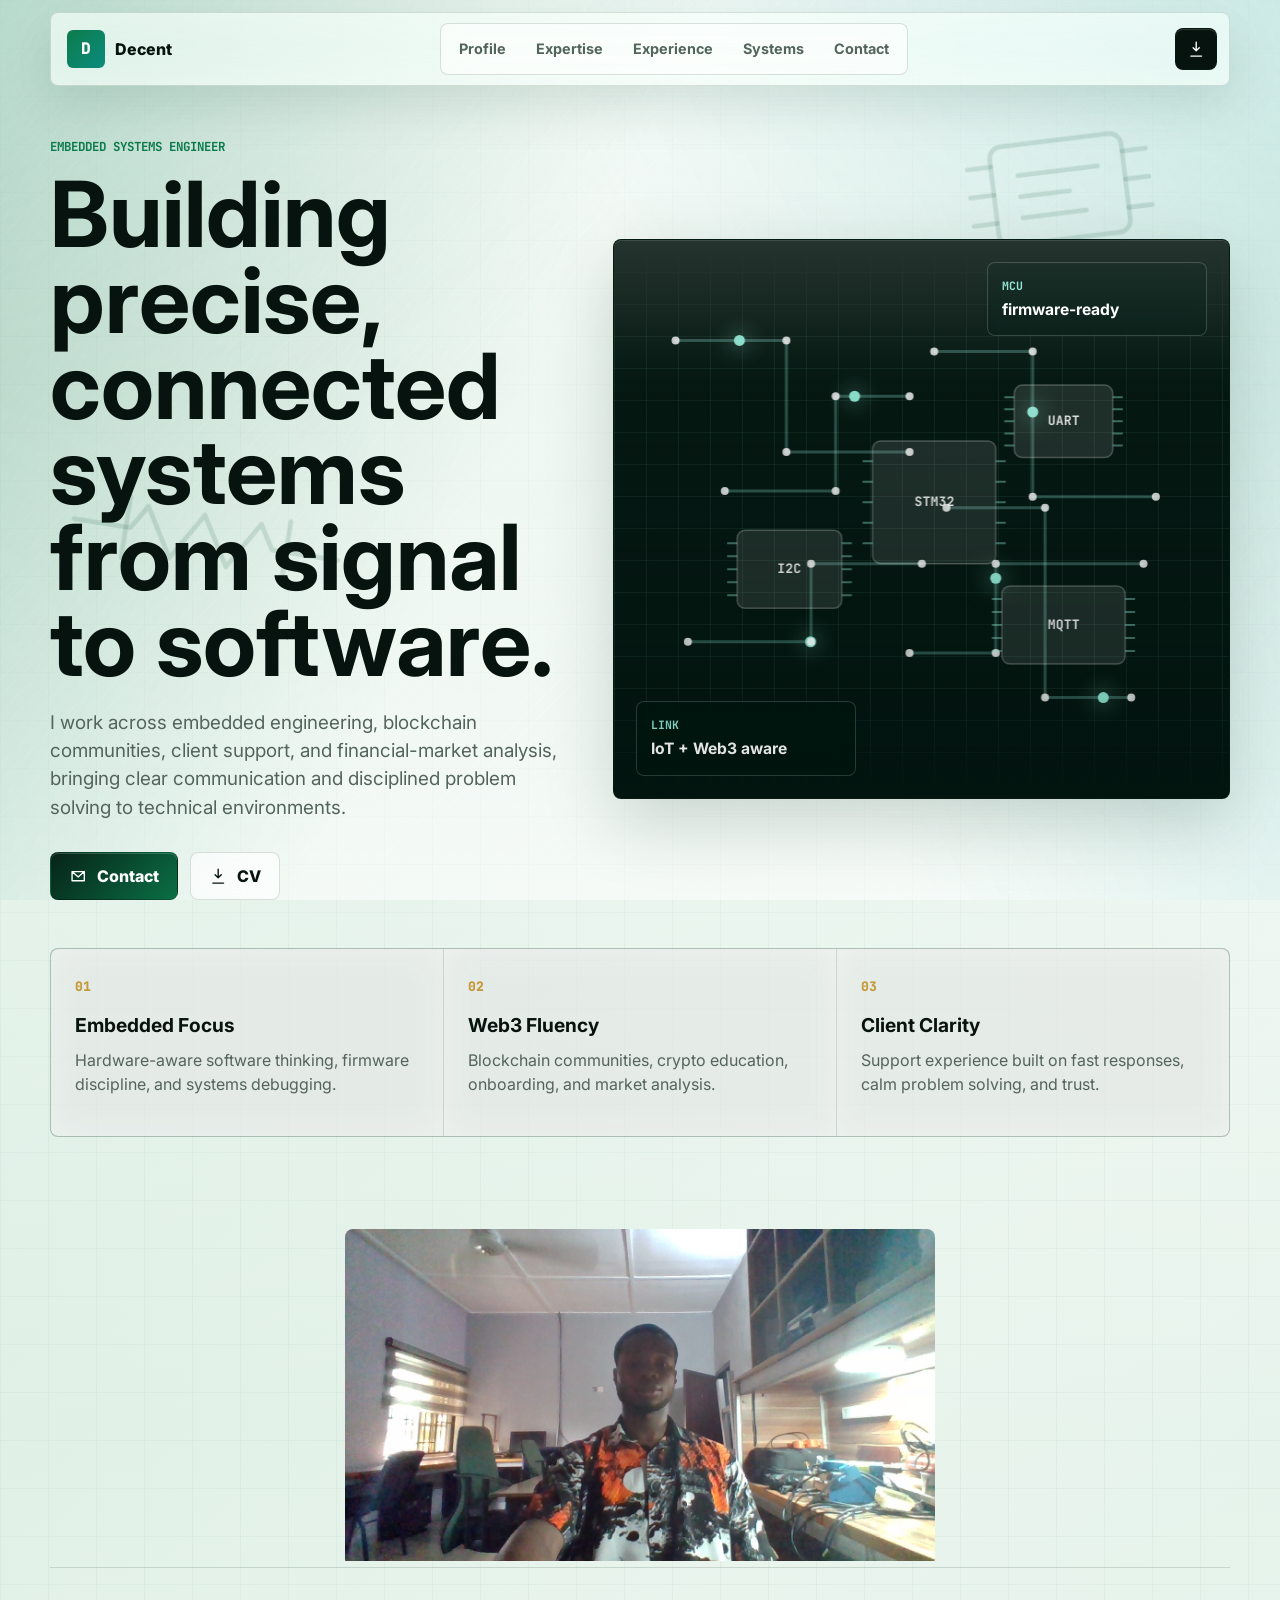
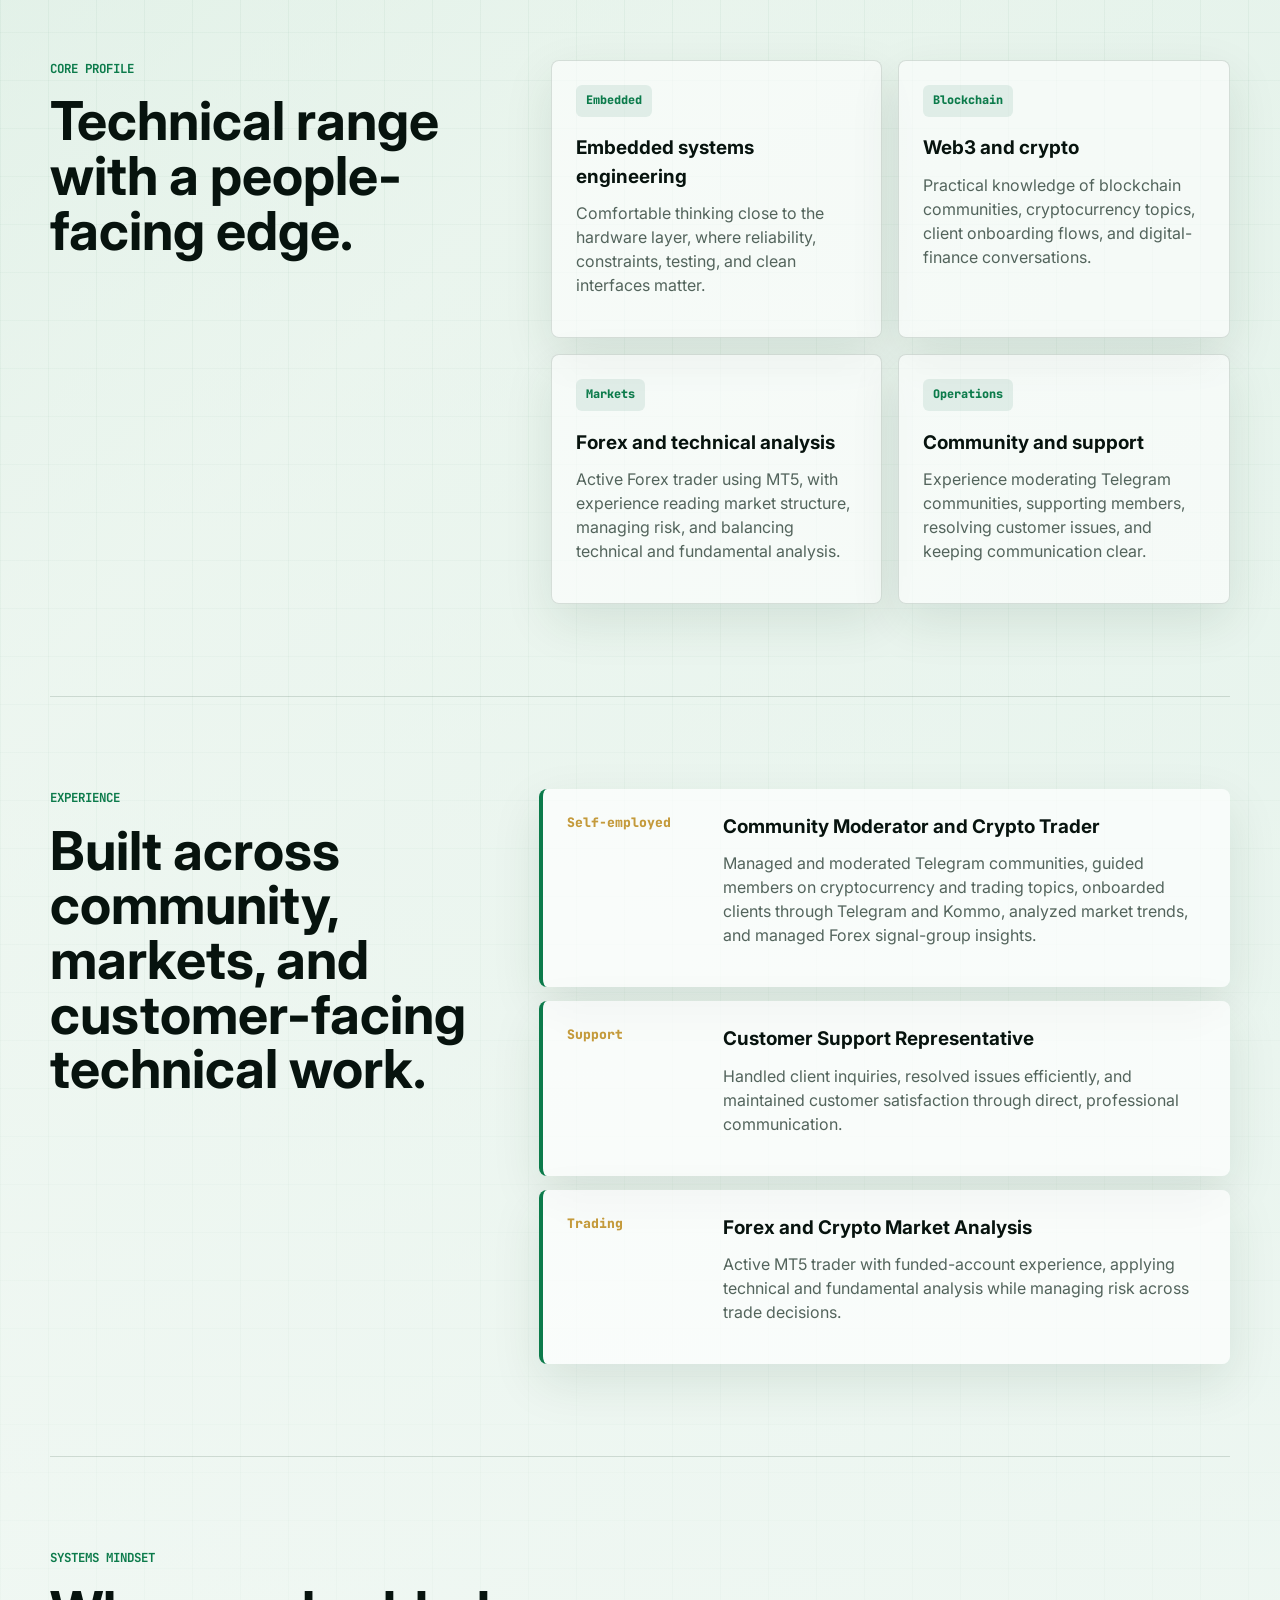
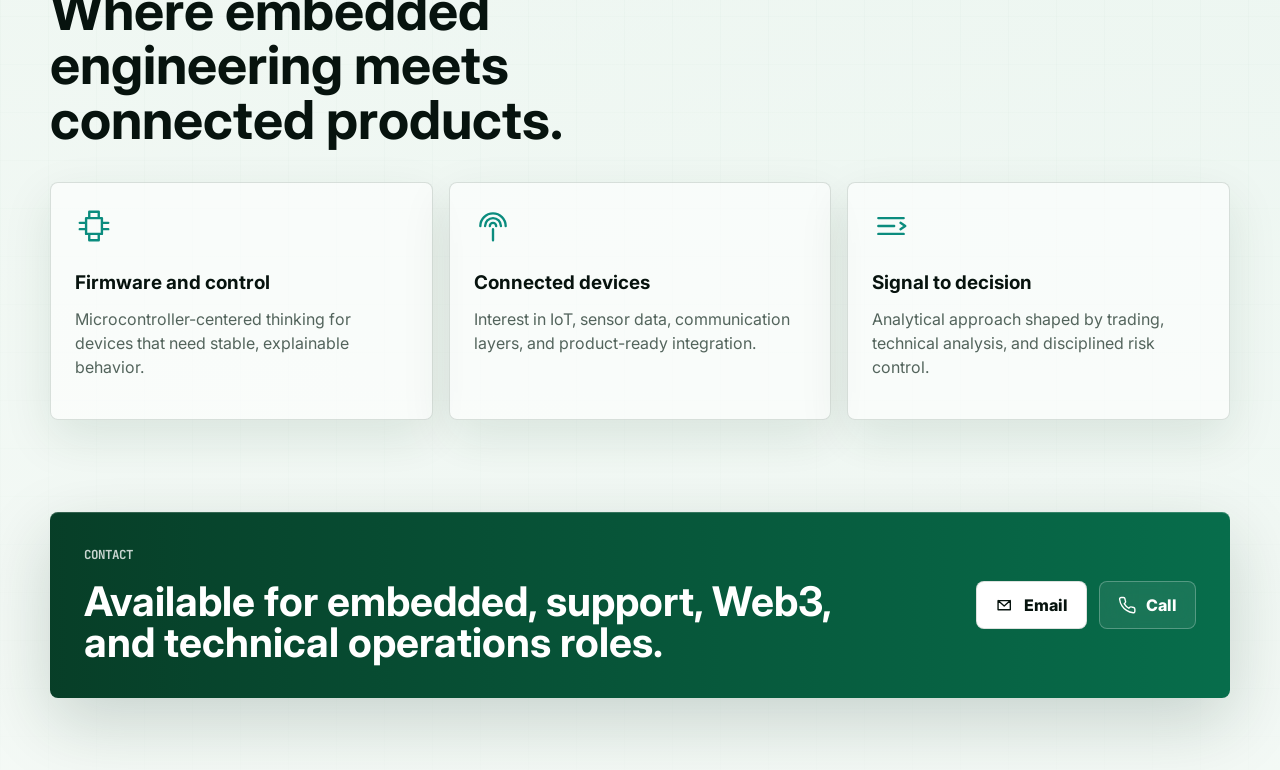
==== personal-site-github-upload/index.html @ 87c3b598 "whatever" ====
<!doctype html>
<html lang="en">
  <head>
    <meta charset="utf-8" />
    <meta name="viewport" content="width=device-width, initial-scale=1" />
    <title>Decent | Embedded Systems Engineer</title>
    <meta
      name="description"
      content="Personal portfolio for Decent, an embedded systems engineer with Web3, blockchain, trading, community management, and client support experience."
    />
    <link rel="preconnect" href="https://fonts.googleapis.com" />
    <link rel="preconnect" href="https://fonts.gstatic.com" crossorigin />
    <link
      href="https://fonts.googleapis.com/css2?family=Inter:wght@400;500;600;700;800&family=JetBrains+Mono:wght@500;700&display=swap"
      rel="stylesheet"
    />
    <link rel="stylesheet" href="styles.css" />
  </head>
  <body>
    <div class="ambient-bg" aria-hidden="true">
      <svg class="watermark chip-a" viewBox="0 0 220 160">
        <rect x="54" y="38" width="112" height="84" rx="10" />
        <path d="M34 54h20M34 78h20M34 102h20M166 54h20M166 78h20M166 102h20" />
        <path d="M76 64h68M76 82h42M76 100h54" />
      </svg>
      <svg class="watermark resistor-b" viewBox="0 0 260 120">
        <path d="M18 60h48l12-20 24 40 24-40 24 40 24-40 12 20h56" />
        <path d="M62 34v52M198 34v52" />
      </svg>
      <svg class="watermark trace-c" viewBox="0 0 260 220">
        <path d="M40 38h90v48h68v74" />
        <path d="M82 174h70v-34h58" />
        <circle cx="40" cy="38" r="10" />
        <circle cx="198" cy="160" r="10" />
        <circle cx="82" cy="174" r="10" />
        <circle cx="210" cy="140" r="10" />
      </svg>
    </div>
    <div class="site-shell">
      <header class="topbar" aria-label="Primary">
        <a class="brand" href="#top" aria-label="Decent home">
          <span class="brand-mark">D</span>
          <span>Decent</span>
        </a>
        <nav class="nav-links" aria-label="Sections">
          <a href="#profile">Profile</a>
          <a href="#expertise">Expertise</a>
          <a href="#experience">Experience</a>
          <a href="#systems">Systems</a>
          <a href="#contact">Contact</a>
        </nav>
        <a class="icon-action" href="DECENT CV.docx" download aria-label="Download CV">
          <svg aria-hidden="true" viewBox="0 0 24 24">
            <path d="M12 3v11m0 0 4-4m-4 4-4-4M5 21h14" />
          </svg>
        </a>
      </header>

      <main id="top">
        <section class="hero" aria-labelledby="hero-title">
          <div class="hero-copy">
            <p class="eyebrow">Embedded systems engineer</p>
            <h1 id="hero-title">Building precise, connected systems from signal to software.</h1>
            <p class="hero-lede">
              I work across embedded engineering, blockchain communities, client support, and
              financial-market analysis, bringing clear communication and disciplined problem
              solving to technical environments.
            </p>
            <div class="hero-actions" aria-label="Primary actions">
              <a class="button primary" href="mailto:udosenfavour21@gmail.com">
                <svg aria-hidden="true" viewBox="0 0 24 24">
                  <path d="m4 6 8 7 8-7M4 6h16v12H4z" />
                </svg>
                Contact
              </a>
              <a class="button secondary" href="DECENT CV.docx" download>
                <svg aria-hidden="true" viewBox="0 0 24 24">
                  <path d="M12 3v11m0 0 4-4m-4 4-4-4M5 21h14" />
                </svg>
                CV
              </a>
            </div>
          </div>

          <div class="hero-panel" aria-label="Embedded systems visual">
            <canvas id="circuitCanvas" width="820" height="620"></canvas>
            <div class="signal-card top">
              <span>MCU</span>
              <strong>firmware-ready</strong>
            </div>
            <div class="signal-card bottom">
              <span>LINK</span>
              <strong>IoT + Web3 aware</strong>
            </div>
          </div>
        </section>

        <section class="metrics" aria-label="Professional strengths">
          <div>
            <span>01</span>
            <strong>Embedded Focus</strong>
            <p>Hardware-aware software thinking, firmware discipline, and systems debugging.</p>
          </div>
          <div>
            <span>02</span>
            <strong>Web3 Fluency</strong>
            <p>Blockchain communities, crypto education, onboarding, and market analysis.</p>
          </div>
          <div>
            <span>03</span>
            <strong>Client Clarity</strong>
            <p>Support experience built on fast responses, calm problem solving, and trust.</p>
          </div>
        </section>
        
        <center>
        <section class="profilesection" aria-label="Profile image">
            <img src="profile.jpg" alt="Favour Udosen" class="profile-image" />
           </section>
           </center>
        <section id="expertise" class="section split-section">
          <div class="section-heading">
            <p class="eyebrow">Core profile</p>
            <h2>Technical range with a people-facing edge.</h2>
          </div>
          <div class="skill-grid">
            <article>
              <span class="chip">Embedded</span>
              <h3>Embedded systems engineering</h3>
              <p>
                Comfortable thinking close to the hardware layer, where reliability, constraints,
                testing, and clean interfaces matter.
              </p>
            </article>
            <article>
              <span class="chip">Blockchain</span>
              <h3>Web3 and crypto</h3>
              <p>
                Practical knowledge of blockchain communities, cryptocurrency topics, client
                onboarding flows, and digital-finance conversations.
              </p>
            </article>
            <article>
              <span class="chip">Markets</span>
              <h3>Forex and technical analysis</h3>
              <p>
                Active Forex trader using MT5, with experience reading market structure, managing
                risk, and balancing technical and fundamental analysis.
              </p>
            </article>
            <article>
              <span class="chip">Operations</span>
              <h3>Community and support</h3>
              <p>
                Experience moderating Telegram communities, supporting members, resolving customer
                issues, and keeping communication clear.
              </p>
            </article>
          </div>
        </section>

        <section id="experience" class="section timeline-section">
          <div class="section-heading">
            <p class="eyebrow">Experience</p>
            <h2>Built across community, markets, and customer-facing technical work.</h2>
          </div>
          <div class="timeline">
            <article class="timeline-item">
              <div class="timeline-date">Self-employed</div>
              <div>
                <h3>Community Moderator and Crypto Trader</h3>
                <p>
                  Managed and moderated Telegram communities, guided members on cryptocurrency and
                  trading topics, onboarded clients through Telegram and Kommo, analyzed market
                  trends, and managed Forex signal-group insights.
                </p>
              </div>
            </article>
            <article class="timeline-item">
              <div class="timeline-date">Support</div>
              <div>
                <h3>Customer Support Representative</h3>
                <p>
                  Handled client inquiries, resolved issues efficiently, and maintained customer
                  satisfaction through direct, professional communication.
                </p>
              </div>
            </article>
            <article class="timeline-item">
              <div class="timeline-date">Trading</div>
              <div>
                <h3>Forex and Crypto Market Analysis</h3>
                <p>
                  Active MT5 trader with funded-account experience, applying technical and
                  fundamental analysis while managing risk across trade decisions.
                </p>
              </div>
            </article>
          </div>
        </section>

        <section id="systems" class="section systems-section">
          <div class="section-heading">
            <p class="eyebrow">Systems mindset</p>
            <h2>Where embedded engineering meets connected products.</h2>
          </div>
          <div class="systems-board">
            <article>
              <svg aria-hidden="true" viewBox="0 0 24 24">
                <path d="M9 3h6v4H9zM7 7h10v10H7zM9 17h6v4H9zM3 10h4M17 10h4M3 14h4M17 14h4" />
              </svg>
              <h3>Firmware and control</h3>
              <p>Microcontroller-centered thinking for devices that need stable, explainable behavior.</p>
            </article>
            <article>
              <svg aria-hidden="true" viewBox="0 0 24 24">
                <path d="M4 12a8 8 0 0 1 16 0M7 12a5 5 0 0 1 10 0M10 12a2 2 0 0 1 4 0M12 14v7" />
              </svg>
              <h3>Connected devices</h3>
              <p>Interest in IoT, sensor data, communication layers, and product-ready integration.</p>
            </article>
            <article>
              <svg aria-hidden="true" viewBox="0 0 24 24">
                <path d="M4 7h16M4 12h10M4 17h16M18 10l3 2-3 2" />
              </svg>
              <h3>Signal to decision</h3>
              <p>Analytical approach shaped by trading, technical analysis, and disciplined risk control.</p>
            </article>
          </div>
        </section>

        <section id="contact" class="contact-section" aria-labelledby="contact-title">
          <div>
            <p class="eyebrow">Contact</p>
            <h2 id="contact-title">Available for embedded, support, Web3, and technical operations roles.</h2>
          </div>
          <div class="contact-actions">
            <a class="button primary" href="mailto:udosenfavour21@gmail.com">
              <svg aria-hidden="true" viewBox="0 0 24 24">
                <path d="m4 6 8 7 8-7M4 6h16v12H4z" />
              </svg>
              Email
            </a>
            <a class="button secondary" href="tel:+2349166381036">
              <svg aria-hidden="true" viewBox="0 0 24 24">
                <path d="M22 16.9v3a2 2 0 0 1-2.2 2 19.8 19.8 0 0 1-8.6-3.1 19.5 19.5 0 0 1-6-6A19.8 19.8 0 0 1 2.1 4.2 2 2 0 0 1 4.1 2h3a2 2 0 0 1 2 1.7c.1 1 .4 2 .7 2.9a2 2 0 0 1-.4 2.1L8.1 10a16 16 0 0 0 6 6l1.3-1.3a2 2 0 0 1 2.1-.4c.9.3 1.9.6 2.9.7a2 2 0 0 1 1.6 1.9z" />
              </svg>
              Call
            </a>
          </div>
        </section>
      </main>
    </div>

    <script src="script.js"></script>
  </body>
</html>
---- personal-site-github-upload/styles.css ----
:root {
  --ink: #07130e;
  --muted: #53645c;
  --paper: #dfeee5;
  --panel: rgba(255, 255, 255, 0.58);
  --line: rgba(7, 42, 26, 0.14);
  --green: #0c7b4b;
  --cyan: #0b8c7e;
  --gold: #c49a3b;
  --red: #b94b4b;
  --glass: rgba(255, 255, 255, 0.46);
  --glass-strong: rgba(255, 255, 255, 0.68);
  --shadow: 0 24px 70px rgba(0, 44, 25, 0.18);
}

* {
  box-sizing: border-box;
}

html {
  scroll-behavior: smooth;
}

body {
  position: relative;
  isolation: isolate;
  margin: 0;
  color: var(--ink);
  background:
    linear-gradient(180deg, rgba(255, 255, 255, 0.72), rgba(223, 238, 229, 0.42) 36%, rgba(246, 250, 247, 0.9)),
    linear-gradient(90deg, rgba(8, 94, 54, 0.08) 1px, transparent 1px) 0 0 / 48px 48px,
    linear-gradient(rgba(8, 94, 54, 0.06) 1px, transparent 1px) 0 0 / 48px 48px,
    linear-gradient(135deg, #cce8d8 0%, #eef8f1 44%, #d8efe6 100%);
  font-family: Inter, system-ui, -apple-system, BlinkMacSystemFont, "Segoe UI", sans-serif;
  line-height: 1.5;
}

body::before,
body::after {
  position: fixed;
  inset: 0;
  z-index: -2;
  pointer-events: none;
  content: "";
}

body::before {
  background:
    linear-gradient(115deg, rgba(10, 108, 65, 0.28), transparent 42%),
    linear-gradient(245deg, rgba(11, 140, 126, 0.2), transparent 46%);
  filter: blur(0.2px);
}

body::after {
  z-index: -1;
  background:
    linear-gradient(180deg, rgba(255, 255, 255, 0.42), rgba(255, 255, 255, 0.08) 42%, rgba(255, 255, 255, 0.54)),
    repeating-linear-gradient(135deg, rgba(255, 255, 255, 0.11) 0 1px, transparent 1px 12px);
  mix-blend-mode: soft-light;
}

a {
  color: inherit;
  text-decoration: none;
}

svg {
  width: 1.15rem;
  height: 1.15rem;
  fill: none;
  stroke: currentColor;
  stroke-linecap: round;
  stroke-linejoin: round;
  stroke-width: 1.8;
}

.ambient-bg {
  position: fixed;
  inset: 0;
  z-index: 0;
  overflow: hidden;
  pointer-events: none;
}

.watermark {
  position: absolute;
  height: auto;
  fill: none;
  stroke: rgba(3, 71, 42, 0.13);
  stroke-linecap: round;
  stroke-linejoin: round;
  stroke-width: 4;
  filter: blur(0.1px);
}

.chip-a {
  top: 95px;
  right: max(18px, 7vw);
  width: 260px;
  transform: rotate(-7deg);
}

.resistor-b {
  top: 52%;
  left: max(-42px, 4vw);
  width: 310px;
  transform: rotate(9deg);
}

.trace-c {
  right: max(-26px, 5vw);
  bottom: 70px;
  width: 300px;
  opacity: 0.8;
  transform: rotate(4deg);
}

.site-shell {
  position: relative;
  z-index: 1;
  width: min(1180px, calc(100% - 32px));
  margin: 0 auto;
}

.topbar {
  position: sticky;
  top: 12px;
  z-index: 20;
  display: flex;
  align-items: center;
  justify-content: space-between;
  gap: 18px;
  min-height: 64px;
  margin: 12px 0 34px;
  padding: 10px 12px 10px 16px;
  background: rgba(248, 255, 251, 0.7);
  border: 1px solid var(--line);
  border-radius: 8px;
  box-shadow: 0 18px 50px rgba(0, 57, 33, 0.13);
  backdrop-filter: blur(22px) saturate(1.25);
}

.brand {
  display: inline-flex;
  align-items: center;
  gap: 10px;
  font-weight: 800;
}

.brand-mark {
  display: grid;
  place-items: center;
  width: 38px;
  height: 38px;
  color: #fff;
  background: linear-gradient(135deg, var(--green), var(--cyan));
  border-radius: 6px;
  font-family: "JetBrains Mono", monospace;
}

.nav-links {
  display: flex;
  align-items: center;
  gap: 6px;
  padding: 6px;
  border: 1px solid var(--line);
  border-radius: 8px;
  background: rgba(255, 255, 255, 0.42);
  backdrop-filter: blur(14px);
}

.nav-links a {
  padding: 8px 12px;
  border-radius: 6px;
  color: var(--muted);
  font-size: 0.9rem;
  font-weight: 700;
}

.nav-links a:hover,
.nav-links a:focus-visible {
  color: var(--ink);
  background: #fff;
  outline: 0;
}

.icon-action {
  display: grid;
  place-items: center;
  width: 42px;
  height: 42px;
  border: 1px solid var(--line);
  border-radius: 8px;
  background: var(--ink);
  color: #fff;
  box-shadow: inset 0 1px 0 rgba(255, 255, 255, 0.15);
}

.hero {
  display: grid;
  grid-template-columns: minmax(0, 0.92fr) minmax(420px, 1.08fr);
  gap: 38px;
  align-items: center;
  min-height: calc(100vh - 122px);
  padding: 18px 0 48px;
}

.hero-copy {
  max-width: 680px;
}

.eyebrow {
  margin: 0 0 16px;
  color: var(--green);
  font-family: "JetBrains Mono", monospace;
  font-size: 0.78rem;
  font-weight: 700;
  letter-spacing: 0;
  text-transform: uppercase;
}

h1,
h2,
h3,
p {
  margin-top: 0;
}

h1 {
  margin-bottom: 22px;
  font-size: 5.7rem;
  line-height: 0.94;
  letter-spacing: 0;
}

.hero-lede {
  max-width: 620px;
  margin-bottom: 30px;
  color: var(--muted);
  font-size: 1.18rem;
}

.hero-actions,
.contact-actions {
  display: flex;
  flex-wrap: wrap;
  gap: 12px;
}

.profile-widget {
  display: grid;
  grid-template-columns: 132px minmax(0, 1fr);
  gap: 18px;
  max-width: 610px;
  margin-top: 30px;
  padding: 16px;
  border: 1px solid rgba(7, 42, 26, 0.15);
  border-radius: 8px;
  background:
    linear-gradient(145deg, rgba(255, 255, 255, 0.74), rgba(224, 247, 234, 0.42)),
    rgba(255, 255, 255, 0.56);
  box-shadow: 0 24px 70px rgba(0, 57, 33, 0.13);
  backdrop-filter: blur(22px) saturate(1.24);
}


.profile-initial {
  color: rgba(255, 255, 255, 0.9);
  font-family: "JetBrains Mono", monospace;
  font-size: 3.8rem;
  font-weight: 800;
}

.profile-controls {
  display: grid;
  gap: 12px;
  min-width: 0;
}

.mini-eyebrow {
  margin-bottom: 4px;
  color: var(--green);
  font-family: "JetBrains Mono", monospace;
  font-size: 0.72rem;
  font-weight: 800;
  letter-spacing: 0;
  text-transform: uppercase;
}

.profile-widget h2 {
  font-size: 1.55rem;
  line-height: 1.1;
}

.profile-role {
  margin-bottom: 0;
  color: var(--muted);
  font-weight: 700;
}

.profile-image {
  width: 100%;
  height: 100%;
  object-fit: cover;
  background: linear-gradient(135deg, rgba(255, 255, 255, 0.18), rgba(255, 255, 255, 0.08));
}

.profilesection {
  width: 50%;
  height: auto;
  border-radius: 8px;
  overflow: hidden;
}



.button {
  display: inline-flex;
  align-items: center;
  justify-content: center;
  gap: 10px;
  min-height: 48px;
  padding: 0 18px;
  border: 1px solid var(--line);
  border-radius: 8px;
  font-weight: 800;
}

.button.primary {
  color: #fff;
  background: linear-gradient(135deg, #062317, #0b6f45);
  box-shadow: inset 0 1px 0 rgba(255, 255, 255, 0.18);
}

.button.secondary {
  background: rgba(255, 255, 255, 0.6);
  backdrop-filter: blur(16px);
}

.button:hover,
.button:focus-visible,
.icon-action:hover,
.icon-action:focus-visible {
  transform: translateY(-1px);
  box-shadow: 0 14px 28px rgba(17, 24, 39, 0.12);
  outline: 0;
}

.hero-panel {
  position: relative;
  overflow: hidden;
  min-height: 560px;
  border: 1px solid var(--line);
  border-radius: 8px;
  background:
    linear-gradient(180deg, rgba(2, 23, 17, 0.38), rgba(2, 23, 17, 0.82)),
    #0a1913;
  box-shadow: var(--shadow), inset 0 1px 0 rgba(255, 255, 255, 0.12);
}

.hero-panel::before,
.hero-panel::after {
  position: absolute;
  inset: 0;
  pointer-events: none;
  content: "";
}

.hero-panel::before {
  background:
    linear-gradient(90deg, rgba(142, 229, 210, 0.08) 1px, transparent 1px) 0 0 / 32px 32px,
    linear-gradient(rgba(142, 229, 210, 0.07) 1px, transparent 1px) 0 0 / 32px 32px;
  mask-image: linear-gradient(180deg, transparent, #000 18%, #000 82%, transparent);
}

.hero-panel::after {
  background: linear-gradient(180deg, rgba(255, 255, 255, 0.12), transparent 26%, rgba(0, 0, 0, 0.12));
}

#circuitCanvas {
  position: absolute;
  inset: 0;
  width: 100%;
  height: 100%;
}

.signal-card {
  position: absolute;
  display: grid;
  gap: 4px;
  width: min(220px, calc(100% - 36px));
  padding: 14px;
  color: #fff;
  border: 1px solid rgba(255, 255, 255, 0.18);
  border-radius: 8px;
  background: rgba(2, 24, 16, 0.56);
  backdrop-filter: blur(16px) saturate(1.35);
}

.signal-card.top {
  top: 22px;
  right: 22px;
}

.signal-card.bottom {
  left: 22px;
  bottom: 22px;
}

.signal-card span {
  color: #8ee5d2;
  font-family: "JetBrains Mono", monospace;
  font-size: 0.72rem;
  font-weight: 700;
}

.signal-card strong {
  font-size: 0.98rem;
}

.metrics {
  display: grid;
  grid-template-columns: repeat(3, 1fr);
  gap: 1px;
  overflow: hidden;
  margin: 0 0 92px;
  border: 1px solid var(--line);
  border-radius: 8px;
  background: var(--line);
}

.metrics div {
  min-height: 170px;
  padding: 24px;
  background: var(--glass-strong);
  backdrop-filter: blur(18px) saturate(1.2);
}

.metrics span,
.timeline-date {
  color: var(--gold);
  font-family: "JetBrains Mono", monospace;
  font-size: 0.82rem;
  font-weight: 800;
}

.metrics strong {
  display: block;
  margin: 14px 0 8px;
  font-size: 1.2rem;
}

.metrics p,
.skill-grid p,
.timeline p,
.systems-board p {
  color: var(--muted);
}

.section {
  padding: 92px 0;
  border-top: 1px solid var(--line);
}

.split-section {
  display: grid;
  grid-template-columns: minmax(260px, 0.8fr) minmax(0, 1.2fr);
  gap: 48px;
}

.section-heading {
  max-width: 540px;
}

h2 {
  margin-bottom: 0;
  font-size: 3.35rem;
  line-height: 1.02;
  letter-spacing: 0;
}

.skill-grid {
  display: grid;
  grid-template-columns: repeat(2, minmax(0, 1fr));
  gap: 16px;
}

.skill-grid article,
.systems-board article {
  padding: 24px;
  border: 1px solid var(--line);
  border-radius: 8px;
  background: var(--panel);
  box-shadow: 0 18px 50px rgba(0, 57, 33, 0.1);
  backdrop-filter: blur(18px) saturate(1.18);
}

.chip {
  display: inline-flex;
  margin-bottom: 18px;
  padding: 7px 10px;
  border-radius: 6px;
  color: var(--green);
  background: rgba(31, 122, 91, 0.1);
  font-family: "JetBrains Mono", monospace;
  font-size: 0.74rem;
  font-weight: 800;
}

h3 {
  margin-bottom: 10px;
  font-size: 1.18rem;
}

.timeline-section {
  display: grid;
  grid-template-columns: minmax(260px, 0.78fr) minmax(0, 1.22fr);
  gap: 48px;
}

.timeline {
  display: grid;
  gap: 14px;
}

.timeline-item {
  display: grid;
  grid-template-columns: 132px minmax(0, 1fr);
  gap: 24px;
  padding: 24px;
  border-left: 4px solid var(--green);
  border-radius: 8px;
  background: var(--glass-strong);
  box-shadow: 0 18px 50px rgba(0, 57, 33, 0.1);
  backdrop-filter: blur(18px) saturate(1.2);
}

.systems-section {
  padding-bottom: 48px;
}

.systems-board {
  display: grid;
  grid-template-columns: repeat(3, 1fr);
  gap: 16px;
  margin-top: 34px;
}

.systems-board svg {
  width: 38px;
  height: 38px;
  margin-bottom: 18px;
  color: var(--cyan);
  stroke-width: 1.5;
}

.contact-section {
  display: flex;
  align-items: center;
  justify-content: space-between;
  gap: 32px;
  margin: 44px 0 72px;
  padding: 34px;
  color: #fff;
  border-radius: 8px;
  background:
    linear-gradient(90deg, rgba(7, 65, 41, 0.94), rgba(7, 119, 82, 0.9)),
    var(--ink);
  box-shadow: var(--shadow), inset 0 1px 0 rgba(255, 255, 255, 0.18);
  backdrop-filter: blur(18px);
}

.contact-section .eyebrow,
.contact-section p {
  color: rgba(255, 255, 255, 0.78);
}

.contact-section h2 {
  max-width: 760px;
  font-size: 2.55rem;
}

.contact-section .button.primary {
  background: #fff;
  color: var(--ink);
}

.contact-section .button.secondary {
  color: #fff;
  background: rgba(255, 255, 255, 0.08);
  border-color: rgba(255, 255, 255, 0.26);
}

@media (max-width: 980px) {
  .hero,
  .split-section,
  .timeline-section {
    grid-template-columns: 1fr;
  }

  .hero {
    min-height: auto;
  }

  .hero-panel {
    min-height: 460px;
  }

  .metrics,
  .systems-board {
    grid-template-columns: 1fr;
  }

  .contact-section {
    align-items: flex-start;
    flex-direction: column;
  }
}

@media (max-width: 720px) {
  .site-shell {
    width: min(100% - 22px, 1180px);
  }

  .topbar {
    align-items: stretch;
    flex-wrap: wrap;
  }

  .nav-links {
    order: 3;
    width: 100%;
    overflow-x: auto;
  }

  .nav-links a {
    white-space: nowrap;
  }

  h1 {
    font-size: 3.45rem;
  }

  h2 {
    font-size: 2.35rem;
  }

  .hero-lede {
    font-size: 1.06rem;
  }

  .contact-section h2 {
    font-size: 2rem;
  }

  .hero-panel {
    min-height: 390px;
  }

  .profile-widget {
    grid-template-columns: 104px minmax(0, 1fr);
    gap: 14px;
  }

  .profile-initial {
    font-size: 3rem;
  }

  .metrics {
    margin-bottom: 48px;
  }

  .section {
    padding: 58px 0;
  }

  .skill-grid {
    grid-template-columns: 1fr;
  }

  .timeline-item {
    grid-template-columns: 1fr;
    gap: 10px;
  }

  .contact-section {
    padding: 24px;
    margin-bottom: 44px;
  }

  .watermark {
    opacity: 0.45;
  }

  .chip-a {
    width: 190px;
    right: -34px;
  }

  .resistor-b,
  .trace-c {
    display: none;
  }
}

@media (max-width: 520px) {
  .profile-widget {
    grid-template-columns: 1fr;
  }

  .profile-photo-frame {
    width: 132px;
  }
}

@media (prefers-reduced-motion: reduce) {
  *,
  *::before,
  *::after {
    scroll-behavior: auto !important;
    transition: none !important;
  }
}
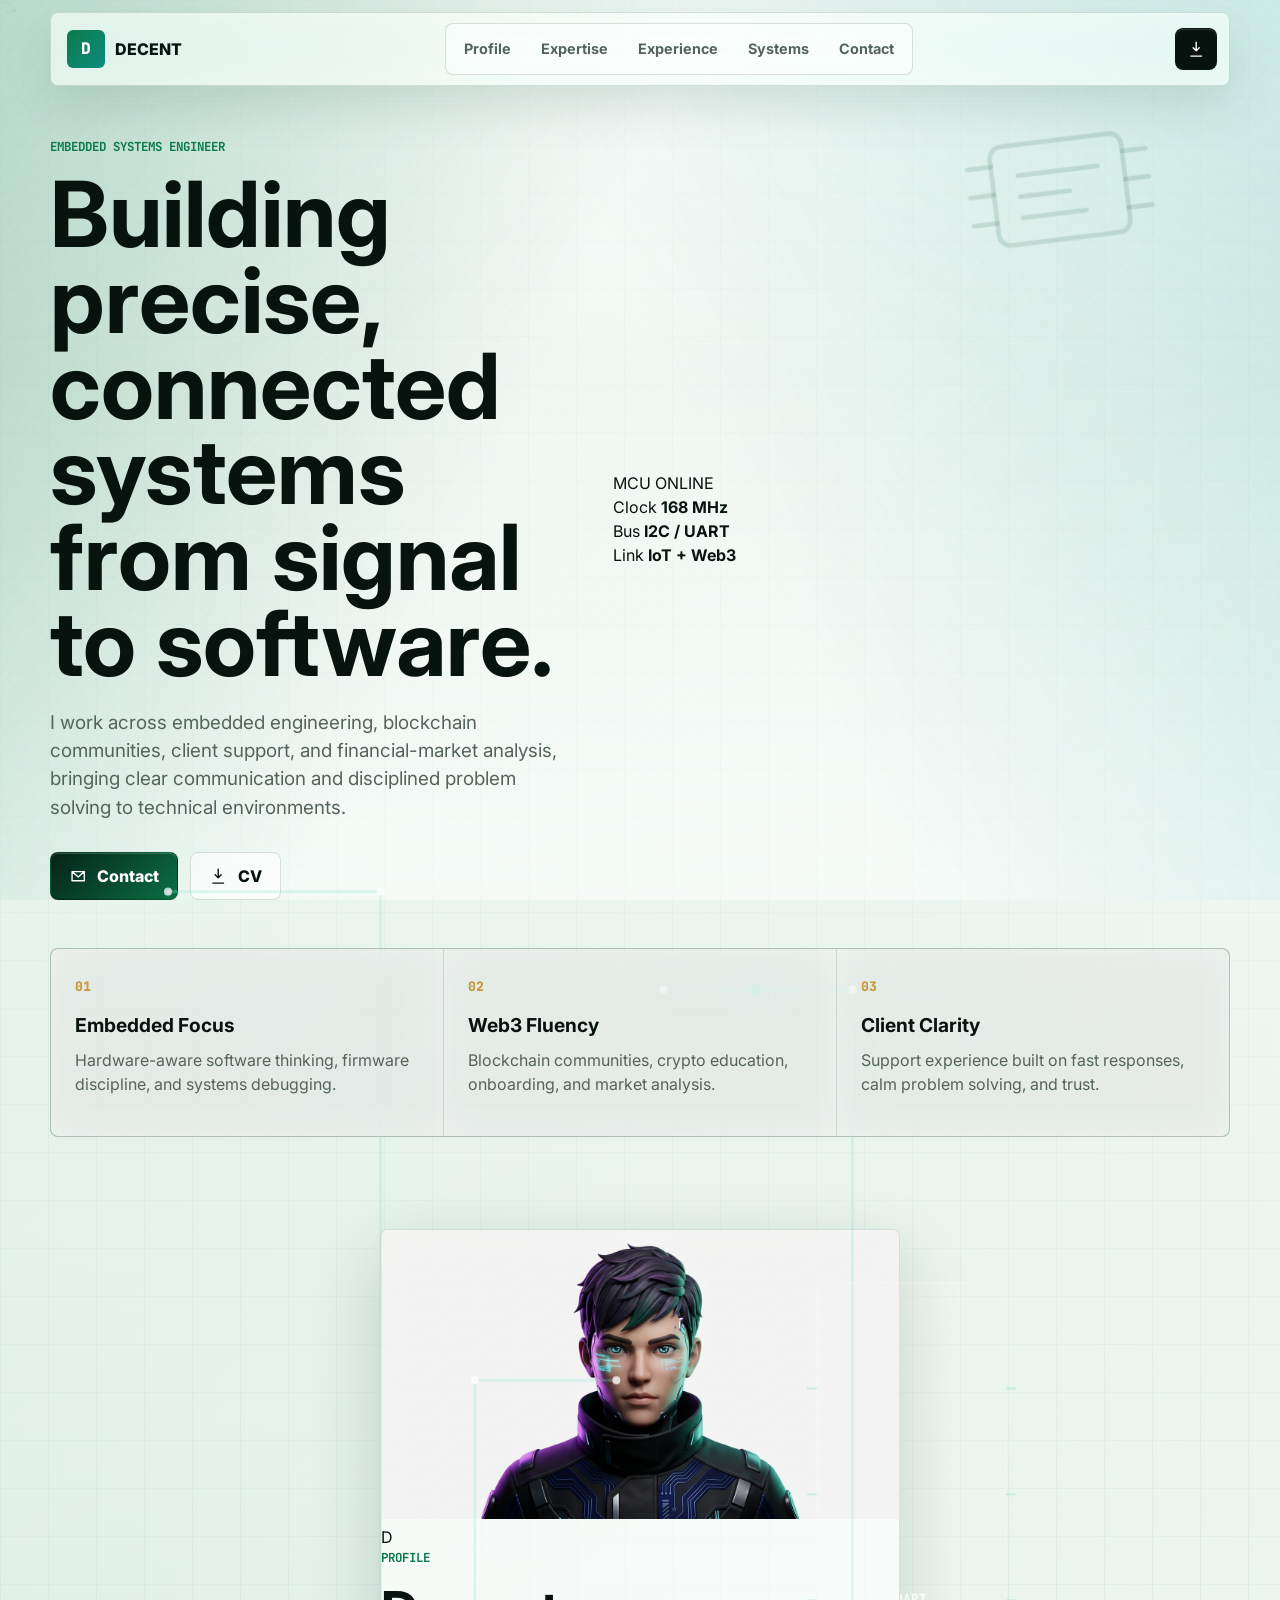
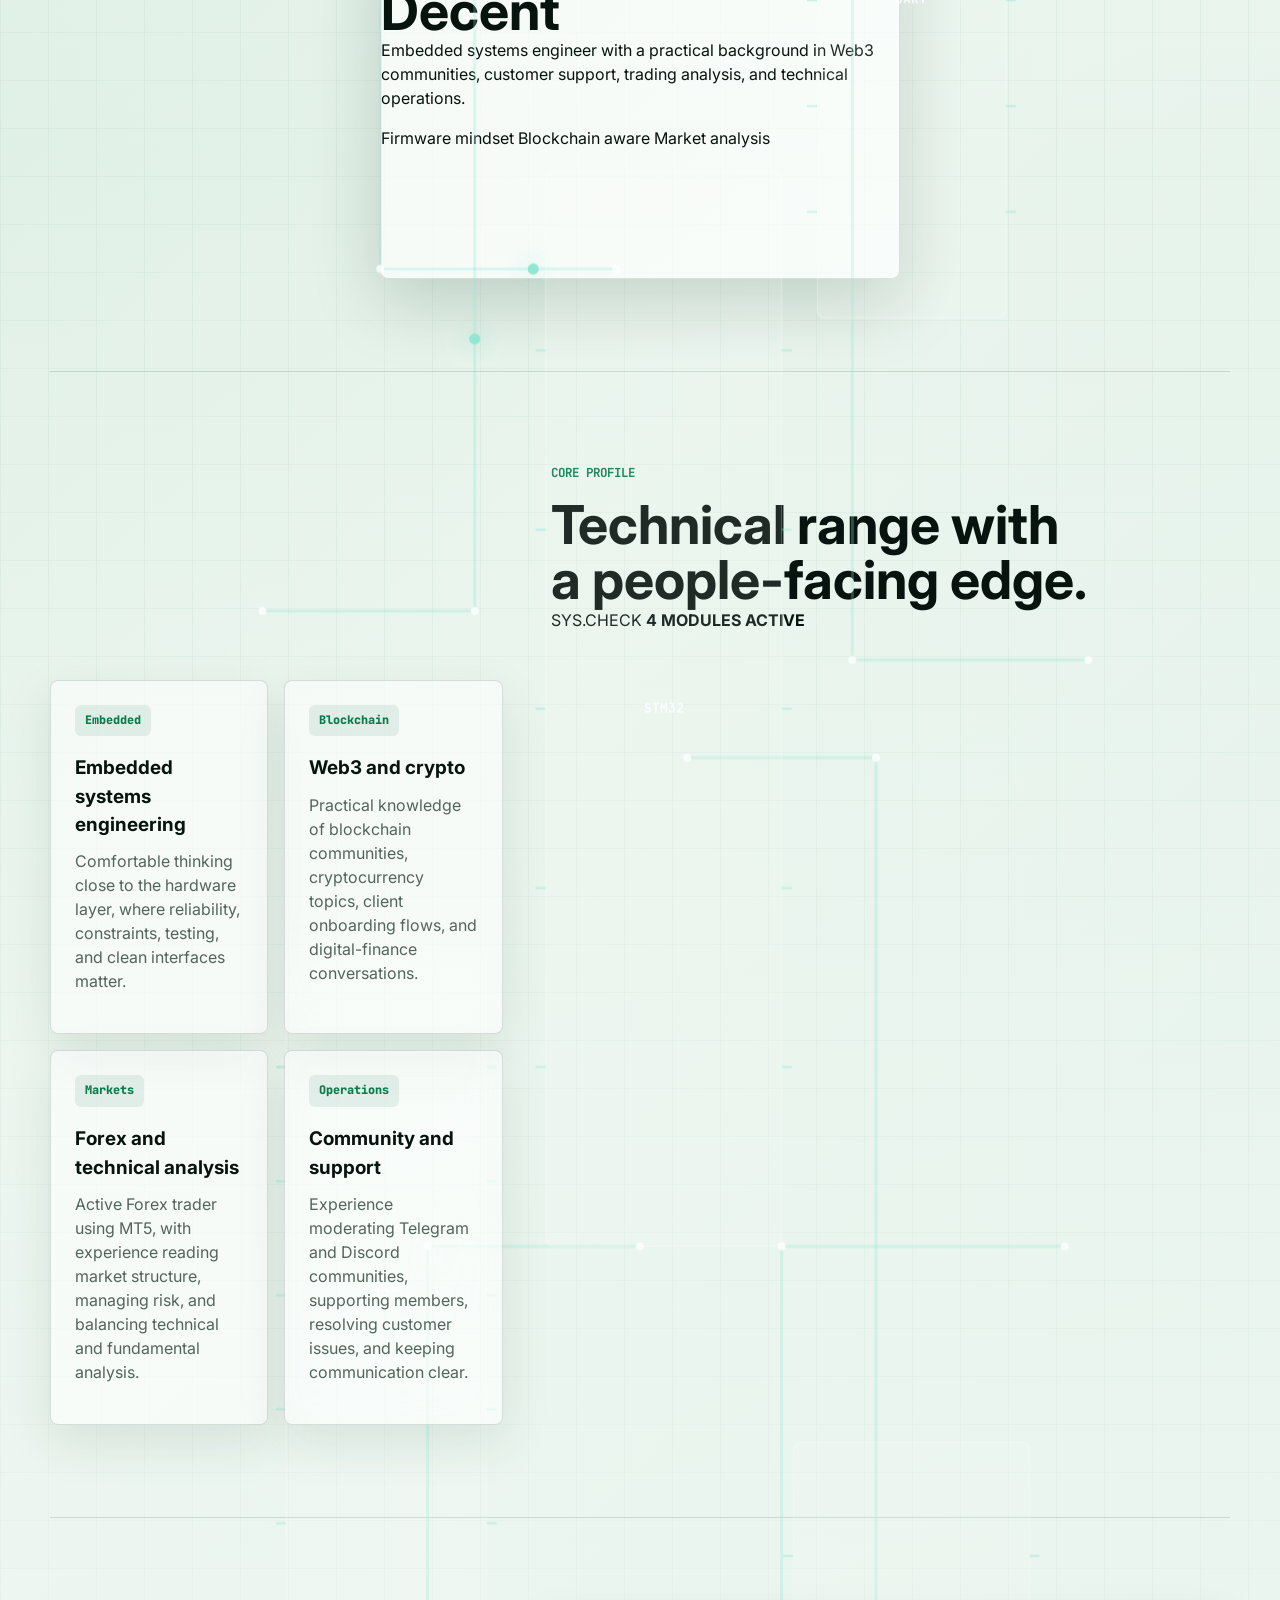
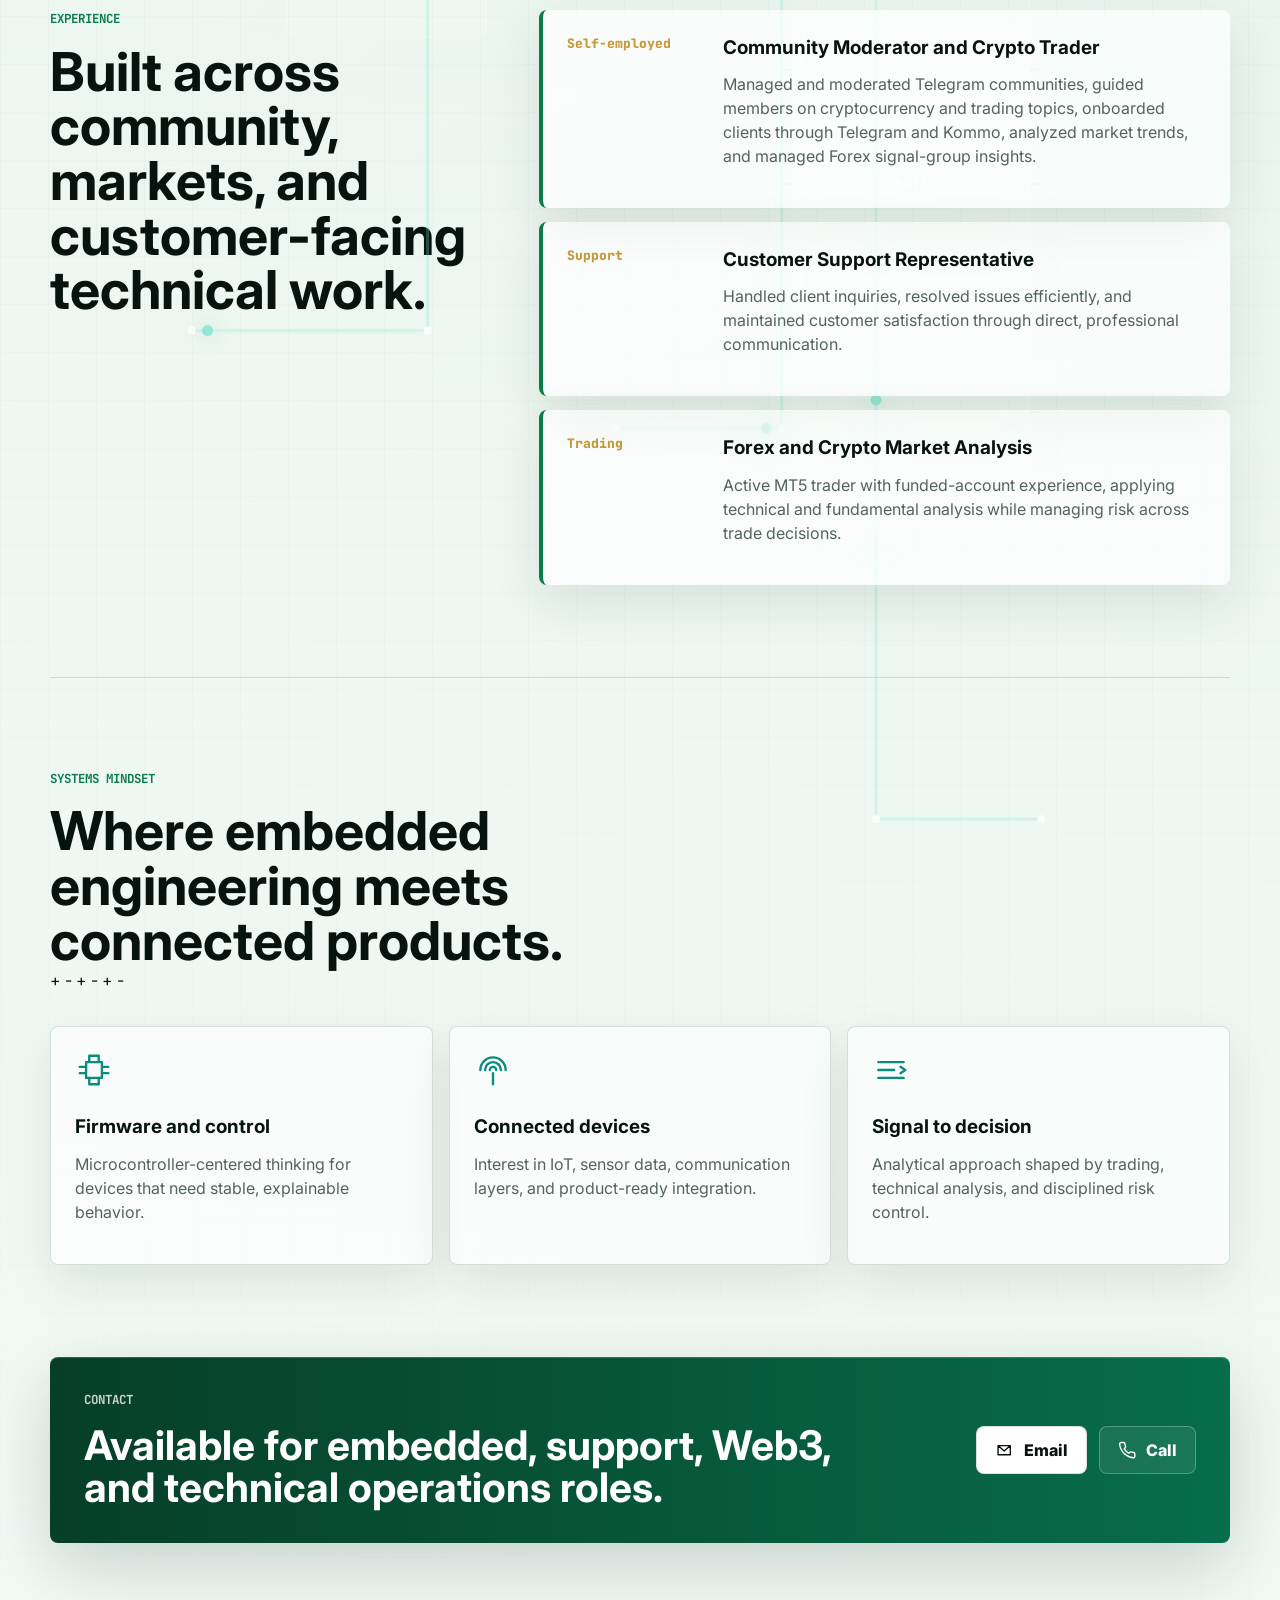
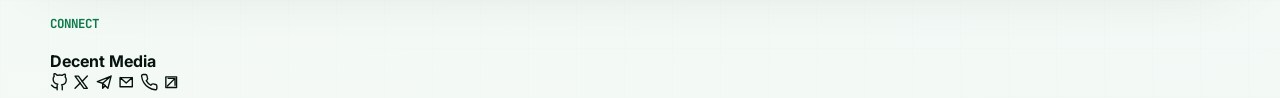
==== commit d946ec15: "Add files via upload" ====
--- a/personal-site-github-upload/index.html
+++ b/personal-site-github-upload/index.html
@@ -18,16 +18,13 @@
   </head>
   <body>
     <div class="ambient-bg" aria-hidden="true">
+      <div class="scanline"></div>
       <svg class="watermark chip-a" viewBox="0 0 220 160">
         <rect x="54" y="38" width="112" height="84" rx="10" />
         <path d="M34 54h20M34 78h20M34 102h20M166 54h20M166 78h20M166 102h20" />
         <path d="M76 64h68M76 82h42M76 100h54" />
       </svg>
-      <svg class="watermark resistor-b" viewBox="0 0 260 120">
-        <path d="M18 60h48l12-20 24 40 24-40 24 40 24-40 12 20h56" />
-        <path d="M62 34v52M198 34v52" />
-      </svg>
-      <svg class="watermark trace-c" viewBox="0 0 260 220">
+      <svg class="watermark trace-b" viewBox="0 0 260 220">
         <path d="M40 38h90v48h68v74" />
         <path d="M82 174h70v-34h58" />
         <circle cx="40" cy="38" r="10" />
@@ -36,11 +33,12 @@
         <circle cx="210" cy="140" r="10" />
       </svg>
     </div>
+
     <div class="site-shell">
       <header class="topbar" aria-label="Primary">
         <a class="brand" href="#top" aria-label="Decent home">
           <span class="brand-mark">D</span>
-          <span>Decent</span>
+          <span>DECENT</span>
         </a>
         <nav class="nav-links" aria-label="Sections">
           <a href="#profile">Profile</a>
@@ -58,7 +56,7 @@
 
       <main id="top">
         <section class="hero" aria-labelledby="hero-title">
-          <div class="hero-copy">
+          <div class="hero-copy reveal">
             <p class="eyebrow">Embedded systems engineer</p>
             <h1 id="hero-title">Building precise, connected systems from signal to software.</h1>
             <p class="hero-lede">
@@ -82,20 +80,30 @@
             </div>
           </div>
 
-          <div class="hero-panel" aria-label="Embedded systems visual">
-            <canvas id="circuitCanvas" width="820" height="620"></canvas>
-            <div class="signal-card top">
-              <span>MCU</span>
-              <strong>firmware-ready</strong>
-            </div>
-            <div class="signal-card bottom">
-              <span>LINK</span>
-              <strong>IoT + Web3 aware</strong>
-            </div>
-          </div>
-        </section>
-
-        <section class="metrics" aria-label="Professional strengths">
+          <div class="hero-stage reveal" aria-label="3D embedded systems dashboard">
+            <canvas id="circuitCanvas" width="900" height="680"></canvas>
+            <div class="orbital-ring ring-one"></div>
+            <div class="orbital-ring ring-two"></div>
+            <div class="device-core">
+              <span class="core-chip">MCU</span>
+              <span class="core-status">ONLINE</span>
+            </div>
+            <div class="dashboard-card card-a">
+              <span>Clock</span>
+              <strong>168 MHz</strong>
+            </div>
+            <div class="dashboard-card card-b">
+              <span>Bus</span>
+              <strong>I2C / UART</strong>
+            </div>
+            <div class="dashboard-card card-c">
+              <span>Link</span>
+              <strong>IoT + Web3</strong>
+            </div>
+          </div>
+        </section>
+
+        <section class="metrics reveal" aria-label="Professional strengths">
           <div>
             <span>01</span>
             <strong>Embedded Focus</strong>
@@ -112,54 +120,88 @@
             <p>Support experience built on fast responses, calm problem solving, and trust.</p>
           </div>
         </section>
-        
-        <center>
-        <section class="profilesection" aria-label="Profile image">
-            <img src="profile.jpg" alt="Favour Udosen" class="profile-image" />
-           </section>
-           </center>
-        <section id="expertise" class="section split-section">
-          <div class="section-heading">
+
+        <section id="profile" class="profile-section reveal" aria-label="Profile">
+          <div class="profile-card">
+            <div class="profile-image-frame">
+              <img src="profile.jpg" alt="Favour Udosen" class="profile-image" />
+              <span class="profile-fallback">D</span>
+            </div>
+            <div class="profile-content">
+              <p class="eyebrow">Profile</p>
+              <h2>Decent</h2>
+              <p>
+                Embedded systems engineer with a practical background in Web3 communities, customer
+                support, trading analysis, and technical operations.
+              </p>
+              <div class="profile-tags" aria-label="Profile tags">
+                <span>Firmware mindset</span>
+                <span>Blockchain aware</span>
+                <span>Market analysis</span>
+              </div>
+            </div>
+          </div>
+        </section>
+
+        <section id="expertise" class="section split-section expertise-section reveal">
+          <div class="expertise-visual" aria-hidden="true">
+            <span class="data-node node-a"></span>
+            <span class="data-node node-b"></span>
+            <span class="data-node node-c"></span>
+            <span class="data-node node-d"></span>
+            <span class="data-stream stream-a"></span>
+            <span class="data-stream stream-b"></span>
+            <span class="data-stream stream-c"></span>
+          </div>
+          <div class="section-heading expertise-heading">
             <p class="eyebrow">Core profile</p>
             <h2>Technical range with a people-facing edge.</h2>
+            <div class="expertise-console" aria-hidden="true">
+              <span>SYS.CHECK</span>
+              <strong>4 MODULES ACTIVE</strong>
+            </div>
           </div>
           <div class="skill-grid">
-            <article>
+            <article class="skill-card skill-card-embedded">
               <span class="chip">Embedded</span>
+              <div class="skill-meter" aria-hidden="true"><span></span></div>
               <h3>Embedded systems engineering</h3>
               <p>
                 Comfortable thinking close to the hardware layer, where reliability, constraints,
                 testing, and clean interfaces matter.
               </p>
             </article>
-            <article>
+            <article class="skill-card skill-card-chain">
               <span class="chip">Blockchain</span>
+              <div class="skill-meter" aria-hidden="true"><span></span></div>
               <h3>Web3 and crypto</h3>
               <p>
                 Practical knowledge of blockchain communities, cryptocurrency topics, client
                 onboarding flows, and digital-finance conversations.
               </p>
             </article>
-            <article>
+            <article class="skill-card skill-card-market">
               <span class="chip">Markets</span>
+              <div class="skill-meter" aria-hidden="true"><span></span></div>
               <h3>Forex and technical analysis</h3>
               <p>
                 Active Forex trader using MT5, with experience reading market structure, managing
                 risk, and balancing technical and fundamental analysis.
               </p>
             </article>
-            <article>
+            <article class="skill-card skill-card-ops">
               <span class="chip">Operations</span>
+              <div class="skill-meter" aria-hidden="true"><span></span></div>
               <h3>Community and support</h3>
               <p>
-                Experience moderating Telegram communities, supporting members, resolving customer
-                issues, and keeping communication clear.
-              </p>
-            </article>
-          </div>
-        </section>
-
-        <section id="experience" class="section timeline-section">
+                Experience moderating Telegram and Discord communities, supporting members,
+                resolving customer issues, and keeping communication clear.
+              </p>
+            </article>
+          </div>
+        </section>
+
+        <section id="experience" class="section timeline-section reveal">
           <div class="section-heading">
             <p class="eyebrow">Experience</p>
             <h2>Built across community, markets, and customer-facing technical work.</h2>
@@ -199,11 +241,19 @@
           </div>
         </section>
 
-        <section id="systems" class="section systems-section">
+        <section id="systems" class="section systems-section reveal">
           <div class="section-heading">
             <p class="eyebrow">Systems mindset</p>
             <h2>Where embedded engineering meets connected products.</h2>
           </div>
+          <div class="polarity-field" aria-hidden="true">
+            <span class="charge plus charge-a">+</span>
+            <span class="charge minus charge-b">-</span>
+            <span class="charge plus charge-c">+</span>
+            <span class="charge minus charge-d">-</span>
+            <span class="charge plus charge-e">+</span>
+            <span class="charge minus charge-f">-</span>
+          </div>
           <div class="systems-board">
             <article>
               <svg aria-hidden="true" viewBox="0 0 24 24">
@@ -229,7 +279,7 @@
           </div>
         </section>
 
-        <section id="contact" class="contact-section" aria-labelledby="contact-title">
+        <section id="contact" class="contact-section reveal" aria-labelledby="contact-title">
           <div>
             <p class="eyebrow">Contact</p>
             <h2 id="contact-title">Available for embedded, support, Web3, and technical operations roles.</h2>
@@ -250,6 +300,47 @@
           </div>
         </section>
       </main>
+
+      <footer class="site-footer" aria-label="Social links">
+        <div>
+          <p class="eyebrow">Connect</p>
+          <strong>Decent Media</strong>
+        </div>
+        <nav class="social-widgets" aria-label="Social widgets">
+          <a href="https://github.com/DECENTMEDIA" target="_blank" rel="noreferrer" aria-label="GitHub">
+            <svg aria-hidden="true" viewBox="0 0 24 24">
+              <path d="M9 19c-5 1.5-5-2.5-7-3m14 6v-3.9a3.4 3.4 0 0 0-.9-2.6c3-.3 6.1-1.5 6.1-6.7a5.2 5.2 0 0 0-1.4-3.6 4.8 4.8 0 0 0-.1-3.6s-1.1-.3-3.7 1.4a12.8 12.8 0 0 0-6.7 0C6.7.3 5.6.6 5.6.6a4.8 4.8 0 0 0-.1 3.6 5.2 5.2 0 0 0-1.4 3.6c0 5.2 3.1 6.4 6.1 6.7a3.4 3.4 0 0 0-.9 2.6V22" />
+            </svg>
+          </a>
+          <a href="https://twitter.com/DECENTMEDIA" target="_blank" rel="noreferrer" aria-label="Twitter">
+            <svg aria-hidden="true" viewBox="0 0 24 24">
+              <path d="M4 4l11.6 16H20L8.4 4z" />
+              <path d="M4 20 10.8 13M13.2 11 20 4" />
+            </svg>
+          </a>
+          <a href="https://t.me/DECENTMEDIA" target="_blank" rel="noreferrer" aria-label="Telegram">
+            <svg aria-hidden="true" viewBox="0 0 24 24">
+              <path d="M21 4 3 11.2l7 2.2M21 4l-4.2 16-6.8-6.6M21 4 10 13.4M10 13.4V20l3.6-3.8" />
+            </svg>
+          </a>
+          <a href="mailto:udosenfavour21@gmail.com" aria-label="Email">
+            <svg aria-hidden="true" viewBox="0 0 24 24">
+              <path d="m4 6 8 7 8-7M4 6h16v12H4z" />
+            </svg>
+          </a>
+          <a href="tel:+2349166381036" aria-label="Phone">
+            <svg aria-hidden="true" viewBox="0 0 24 24">
+              <path d="M22 16.9v3a2 2 0 0 1-2.2 2 19.8 19.8 0 0 1-8.6-3.1 19.5 19.5 0 0 1-6-6A19.8 19.8 0 0 1 2.1 4.2 2 2 0 0 1 4.1 2h3a2 2 0 0 1 2 1.7c.1 1 .4 2 .7 2.9a2 2 0 0 1-.4 2.1L8.1 10a16 16 0 0 0 6 6l1.3-1.3a2 2 0 0 1 2.1-.4c.9.3 1.9.6 2.9.7a2 2 0 0 1 1.6 1.9z" />
+            </svg>
+          </a>
+          <a href="https://github.com/DECENTMEDIA/MY-PORTFOLIO" target="_blank" rel="noreferrer" aria-label="Portfolio repository">
+            <svg aria-hidden="true" viewBox="0 0 24 24">
+              <path d="M7 17 17 7M8 7h9v9" />
+              <path d="M5 5h14v14H5z" />
+            </svg>
+          </a>
+        </nav>
+      </footer>
     </div>
 
     <script src="script.js"></script>
--- a/personal-site-github-upload/styles.css
+++ b/personal-site-github-upload/styles.css
@@ -247,57 +247,6 @@
   gap: 12px;
 }
 
-.profile-widget {
-  display: grid;
-  grid-template-columns: 132px minmax(0, 1fr);
-  gap: 18px;
-  max-width: 610px;
-  margin-top: 30px;
-  padding: 16px;
-  border: 1px solid rgba(7, 42, 26, 0.15);
-  border-radius: 8px;
-  background:
-    linear-gradient(145deg, rgba(255, 255, 255, 0.74), rgba(224, 247, 234, 0.42)),
-    rgba(255, 255, 255, 0.56);
-  box-shadow: 0 24px 70px rgba(0, 57, 33, 0.13);
-  backdrop-filter: blur(22px) saturate(1.24);
-}
-
-
-.profile-initial {
-  color: rgba(255, 255, 255, 0.9);
-  font-family: "JetBrains Mono", monospace;
-  font-size: 3.8rem;
-  font-weight: 800;
-}
-
-.profile-controls {
-  display: grid;
-  gap: 12px;
-  min-width: 0;
-}
-
-.mini-eyebrow {
-  margin-bottom: 4px;
-  color: var(--green);
-  font-family: "JetBrains Mono", monospace;
-  font-size: 0.72rem;
-  font-weight: 800;
-  letter-spacing: 0;
-  text-transform: uppercase;
-}
-
-.profile-widget h2 {
-  font-size: 1.55rem;
-  line-height: 1.1;
-}
-
-.profile-role {
-  margin-bottom: 0;
-  color: var(--muted);
-  font-weight: 700;
-}
-
 .profile-image {
   width: 100%;
   height: 100%;
@@ -305,11 +254,15 @@
   background: linear-gradient(135deg, rgba(255, 255, 255, 0.18), rgba(255, 255, 255, 0.08));
 }
 
-.profilesection {
-  width: 50%;
-  height: auto;
+.profile-section {
+  width: min(520px, 100%);
+  aspect-ratio: 4 / 5;
+  margin: 0 auto 92px;
+  border: 1px solid var(--line);
   border-radius: 8px;
   overflow: hidden;
+  background: var(--glass-strong);
+  box-shadow: var(--shadow);
 }
 
 
@@ -657,16 +610,11 @@
     min-height: 390px;
   }
 
-  .profile-widget {
-    grid-template-columns: 104px minmax(0, 1fr);
-    gap: 14px;
-  }
-
-  .profile-initial {
-    font-size: 3rem;
-  }
-
   .metrics {
+    margin-bottom: 48px;
+  }
+
+  .profile-section {
     margin-bottom: 48px;
   }
 
@@ -700,16 +648,6 @@
   .resistor-b,
   .trace-c {
     display: none;
-  }
-}
-
-@media (max-width: 520px) {
-  .profile-widget {
-    grid-template-columns: 1fr;
-  }
-
-  .profile-photo-frame {
-    width: 132px;
   }
 }
 
